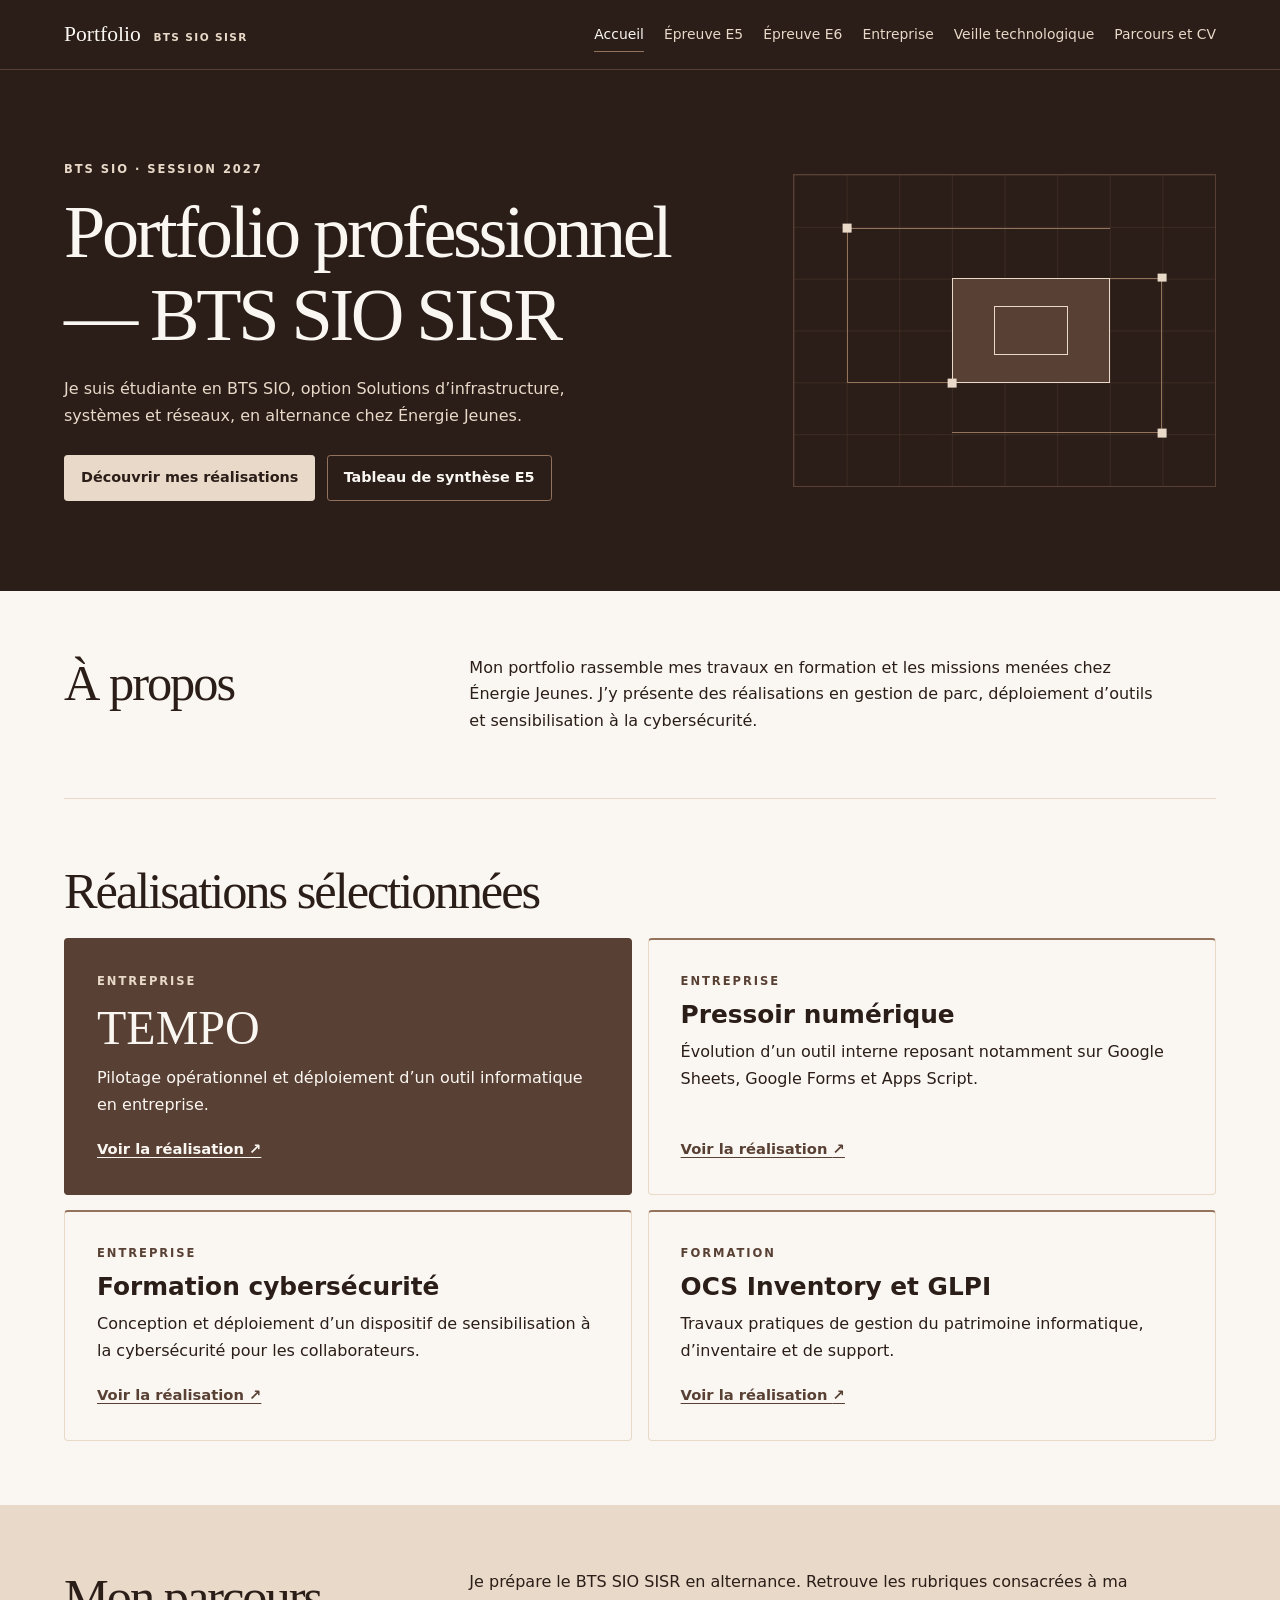
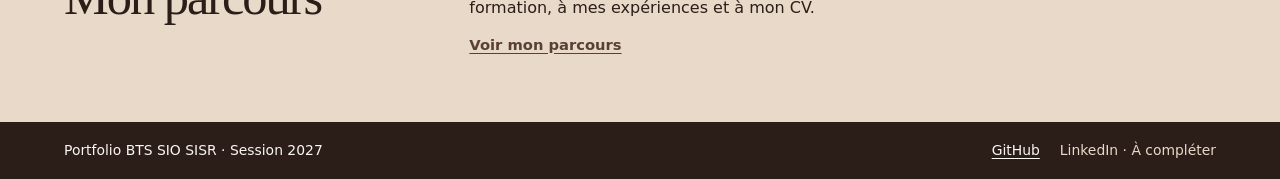
==== index.html @ d7baee7f "Create BTS SIO SISR portfolio V1" ====
<!doctype html>
<html lang="fr">
  <head>
    <meta charset="utf-8">
    <meta name="viewport" content="width=device-width, initial-scale=1">
    <title>Accueil | Portfolio BTS SIO SISR 2027</title>
    <link rel="stylesheet" href="assets/styles.css">
    <script src="assets/menu.js" defer></script>
  </head>
  <body>
    <a class="skip" href="#contenu">Aller au contenu</a>
    <header class="site-header">
      <div class="wrap header-inner">
        <a class="brand" href="index.html">Portfolio <span>BTS SIO SISR</span></a>
        <button class="menu-button" type="button" aria-expanded="false" aria-controls="navigation" hidden>Menu</button>
        <nav id="navigation" aria-label="Navigation principale">
          <ul>
            <li><a href="index.html" aria-current="page">Accueil</a></li>
            <li><a href="e5.html">Épreuve E5</a></li>
            <li><a href="e6.html">Épreuve E6</a></li>
            <li><a href="entreprise.html">Entreprise</a></li>
            <li><a href="veille.html">Veille technologique</a></li>
            <li><a href="parcours.html">Parcours et CV</a></li>
          </ul>
        </nav>
      </div>
    </header>
    <main id="contenu" tabindex="-1">
      <section class="hero hero-home">
        <div class="wrap hero-grid">
          <div>
            <p class="eyebrow">BTS SIO · Session 2027</p>
            <h1>Portfolio professionnel — BTS SIO SISR</h1>
            <p class="intro">Je suis étudiante en BTS SIO, option Solutions d’infrastructure, systèmes et réseaux, en alternance chez Énergie Jeunes.</p>
            <div class="actions">
              <a class="button primary" href="e5.html#realisations">Découvrir mes réalisations</a>
              <a class="button secondary" href="e5.html#tableau">Tableau de synthèse E5</a>
            </div>
          </div>
          <div class="network" aria-hidden="true">
            <i></i><i></i><i></i><i></i><b></b><b></b><b></b><b></b>
          </div>
        </div>
      </section>
      <section class="wrap block about">
        <h2>À propos</h2>
        <p>Mon portfolio rassemble mes travaux en formation et les missions menées chez Énergie Jeunes. J’y présente des réalisations en gestion de parc, déploiement d’outils et sensibilisation à la cybersécurité.</p>
      </section>
      <section class="wrap block">
        <h2>Réalisations sélectionnées</h2>
        <div class="projects">
          <article class="project featured">
            <p class="eyebrow">Entreprise</p>
            <h3>TEMPO</h3>
            <p>Pilotage opérationnel et déploiement d’un outil informatique en entreprise.</p>
            <a class="text-link" href="e5.html#tempo">Voir la réalisation <span aria-hidden="true">↗</span></a>
          </article>
          <article class="project">
            <p class="eyebrow">Entreprise</p>
            <h3>Pressoir numérique</h3>
            <p>Évolution d’un outil interne reposant notamment sur Google Sheets, Google Forms et Apps Script.</p>
            <a class="text-link" href="e5.html#pressoir">Voir la réalisation <span aria-hidden="true">↗</span></a>
          </article>
          <article class="project">
            <p class="eyebrow">Entreprise</p>
            <h3>Formation cybersécurité</h3>
            <p>Conception et déploiement d’un dispositif de sensibilisation à la cybersécurité pour les collaborateurs.</p>
            <a class="text-link" href="e5.html#sensibilisation">Voir la réalisation <span aria-hidden="true">↗</span></a>
          </article>
          <article class="project">
            <p class="eyebrow">Formation</p>
            <h3>OCS Inventory et GLPI</h3>
            <p>Travaux pratiques de gestion du patrimoine informatique, d’inventaire et de support.</p>
            <a class="text-link" href="e5.html#inventaire">Voir la réalisation <span aria-hidden="true">↗</span></a>
          </article>
        </div>
      </section>
      <section class="band">
        <div class="wrap block about">
          <h2>Mon parcours</h2>
          <div>
            <p>Je prépare le BTS SIO SISR en alternance. Retrouve les rubriques consacrées à ma formation, à mes expériences et à mon CV.</p>
            <a class="text-link" href="parcours.html">Voir mon parcours</a>
          </div>
        </div>
      </section>
    </main>
    <footer class="site-footer">
      <div class="wrap footer-inner">
        <p>Portfolio BTS SIO SISR · Session 2027</p>
        <ul aria-label="Profils professionnels">
          <li><a href="https://github.com/imriiama">GitHub</a></li>
          <li><span>LinkedIn · À compléter</span></li>
        </ul>
      </div>
    </footer>
  </body>
</html>
---- assets/styles.css ----
:root {
  --espresso: #2B1D18;
  --chocolat: #594034;
  --moka: #94735D;
  --beige: #E8D9C8;
  --ivoire: #FAF7F2;
  --display: Georgia, "Times New Roman", serif;
  color: var(--espresso);
  background: var(--ivoire);
  font: 100%/1.65 "Segoe UI", system-ui, sans-serif;
}

* { box-sizing: border-box; }
[hidden] { display: none !important; }
body { margin: 0; min-height: 100vh; display: flex; flex-direction: column; }
main { flex: 1; }
h1, h2, h3, h4, p { margin: 0; }
h1, h2, h3, h4 { line-height: 1.12; overflow-wrap: anywhere; }
h1, h2 { font-family: var(--display); font-weight: 400; }
h1 { font-size: clamp(2.45rem, 5.8vw, 5.25rem); letter-spacing: -.045em; }
h2 { font-size: clamp(2rem, 4vw, 3.15rem); letter-spacing: -.04em; }
h3, h4 { font-size: clamp(1.2rem, 2vw, 1.55rem); }
p { max-width: 68ch; }
a { color: inherit; text-underline-offset: .22em; }
:focus-visible { outline: 2px solid currentColor; outline-offset: 4px; }
.wrap { width: min(100% - clamp(2rem, 8vw, 7rem), 72rem); margin-inline: auto; }
.skip { position: absolute; z-index: 5; top: .5rem; left: .5rem; padding: .5rem 1rem; background: var(--ivoire); transform: translateY(-200%); }
.skip:focus { transform: none; }

.site-header, .site-footer { background: var(--espresso); color: var(--ivoire); }
.site-header { border-bottom: 1px solid var(--chocolat); }
.header-inner, .footer-inner { display: flex; align-items: center; justify-content: space-between; gap: 1rem; flex-wrap: wrap; padding-block: 1.05rem; }
.brand { font-family: var(--display); font-size: 1.35rem; text-decoration: none; }
.brand span { color: var(--beige); font: 650 .66rem/1 system-ui, sans-serif; letter-spacing: .13em; margin-left: .45rem; }
nav ul, .site-footer ul { display: flex; flex-wrap: wrap; gap: .3rem 1.25rem; padding: 0; margin: 0; list-style: none; }
nav a { display: block; padding-block: .35rem; color: var(--beige); font-size: .87rem; text-decoration: none; border-bottom: 1px solid transparent; }
nav a:hover, nav a[aria-current="page"] { color: var(--ivoire); border-bottom-color: var(--moka); }
.menu-button { color: inherit; background: transparent; border: 1px solid var(--moka); border-radius: .2rem; padding: .45rem .75rem; font: inherit; cursor: pointer; }

.hero { background: var(--espresso); color: var(--ivoire); padding-block: clamp(2.9rem, 7vw, 6.3rem); }
.hero-grid { display: grid; align-items: center; gap: 2rem; }
.hero-home .hero-grid { grid-template-columns: minmax(0, 1.65fr) minmax(0, 1fr); }
.hero h1 { max-width: 17ch; }
.eyebrow { color: var(--chocolat); font-size: .72rem; font-weight: 700; text-transform: uppercase; letter-spacing: .17em; margin-bottom: .75rem; }
.hero .eyebrow, .featured .eyebrow { color: var(--beige); }
.intro { margin-top: 1.2rem; color: var(--beige); max-width: 51ch; }
.actions { display: flex; flex-wrap: wrap; gap: .7rem; margin-top: 1.6rem; }
.button { display: inline-flex; align-items: center; min-height: 2.9rem; padding: .65rem 1rem; border: 1px solid var(--moka); border-radius: .2rem; font-size: .9rem; font-weight: 650; text-decoration: none; transition: background-color .18s; }
.primary { color: var(--espresso); background: var(--beige); border-color: var(--beige); }
.primary:hover { background: var(--ivoire); }
.secondary:hover { background: var(--chocolat); }
.hero .button:focus-visible { outline-color: var(--ivoire); }

.network { position: relative; aspect-ratio: 1.35; border: 1px solid var(--chocolat); background-image: linear-gradient(to right, #94735D29 1px, transparent 1px), linear-gradient(to bottom, #94735D29 1px, transparent 1px); background-size: 12.5% 16.666%; }
.network i, .network b { position: absolute; display: block; }
.network i { border: 1px solid var(--moka); }
.network i:nth-child(1) { inset: 17% 25% 33% 12.5%; border-right: 0; }
.network i:nth-child(2) { inset: 33% 12.5% 17% 37.5%; border-left: 0; }
.network i:nth-child(3) { inset: 33% 25% 33% 37.5%; border-color: var(--beige); background: var(--chocolat); }
.network i:nth-child(4) { inset: 42% 35% 42% 47.5%; border-color: var(--beige); }
.network b { width: .55rem; aspect-ratio: 1; background: var(--beige); transform: translate(-50%, -50%); }
.network b:nth-of-type(1) { left: 12.5%; top: 17%; }
.network b:nth-of-type(2) { left: 87.5%; top: 33%; }
.network b:nth-of-type(3) { left: 37.5%; top: 67%; }
.network b:nth-of-type(4) { left: 87.5%; top: 83%; }

.block { padding-block: clamp(2rem, 5vw, 4.15rem); }
.block + .block { border-top: 1px solid var(--beige); }
.block h2 + * { margin-top: 1.15rem; }
.about { display: grid; grid-template-columns: minmax(0, 1fr) minmax(0, 2fr); gap: 1rem 2rem; }
.about h2 + * { margin-top: 0; }
.projects, .grid { display: grid; gap: .95rem; grid-template-columns: repeat(2, minmax(0, 1fr)); }
.project, .panel { border: 1px solid var(--beige); border-radius: .25rem; padding: clamp(1.1rem, 3vw, 2rem); }
.project { display: flex; flex-direction: column; align-items: start; gap: .65rem; border-top: 2px solid var(--moka); }
.project .eyebrow { margin: 0; }
.project .text-link { margin-top: auto; padding-top: .55rem; }
.featured { background: var(--chocolat); color: var(--ivoire); border-color: var(--chocolat); }
.featured h3 { font-family: var(--display); font-size: clamp(2rem, 4vw, 3rem); font-weight: 400; }
.featured a { color: var(--ivoire); }
.panel h3 + *, .panel p + p { margin-top: .65rem; }
.panel ul { padding-left: 1.2rem; }
.pending { color: var(--chocolat); font-size: .88rem; }
.collection + .collection { margin-top: 1.6rem; }
.collection h3 + .projects { margin-top: .75rem; }
.text-link { display: inline-block; color: var(--chocolat); font-weight: 650; font-size: .92rem; }
.text-link:hover { text-decoration-thickness: 2px; }
p + .text-link { margin-top: .7rem; }
.band { background: var(--beige); }
.site-footer { font-size: .87rem; }
.site-footer span { color: var(--beige); }

@media (max-width: 56rem) {
  .header-inner nav { flex-basis: 100%; }
  .hero-home .hero-grid { grid-template-columns: minmax(0, 1.65fr) minmax(0, .8fr); }
}

@media (max-width: 42rem) {
  nav ul { flex-direction: column; align-items: start; }
  nav a { padding: .5rem 0; }
  .hero-home .hero-grid, .about, .projects, .grid { grid-template-columns: minmax(0, 1fr); }
  .network { display: none; }
  .footer-inner { align-items: start; flex-direction: column; }
}

@media (prefers-reduced-motion: reduce) {
  .button { transition: none; }
}
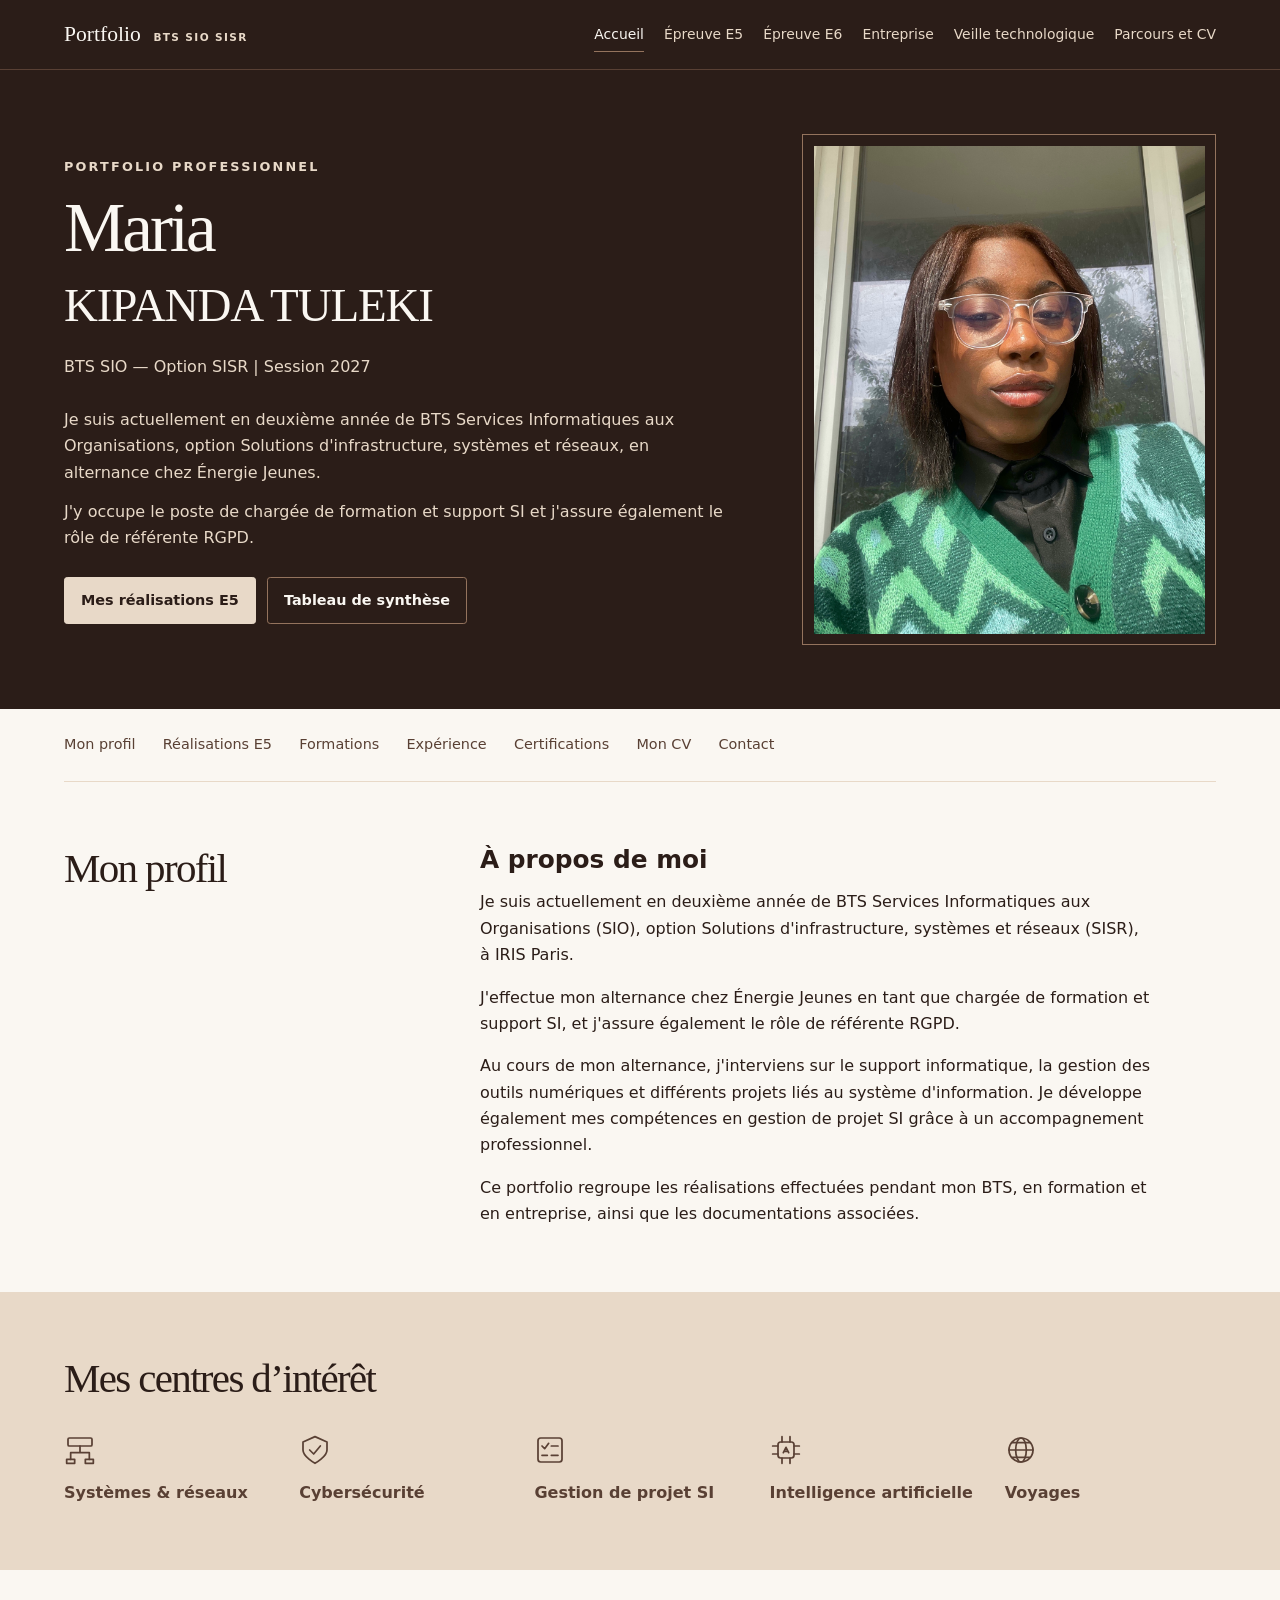
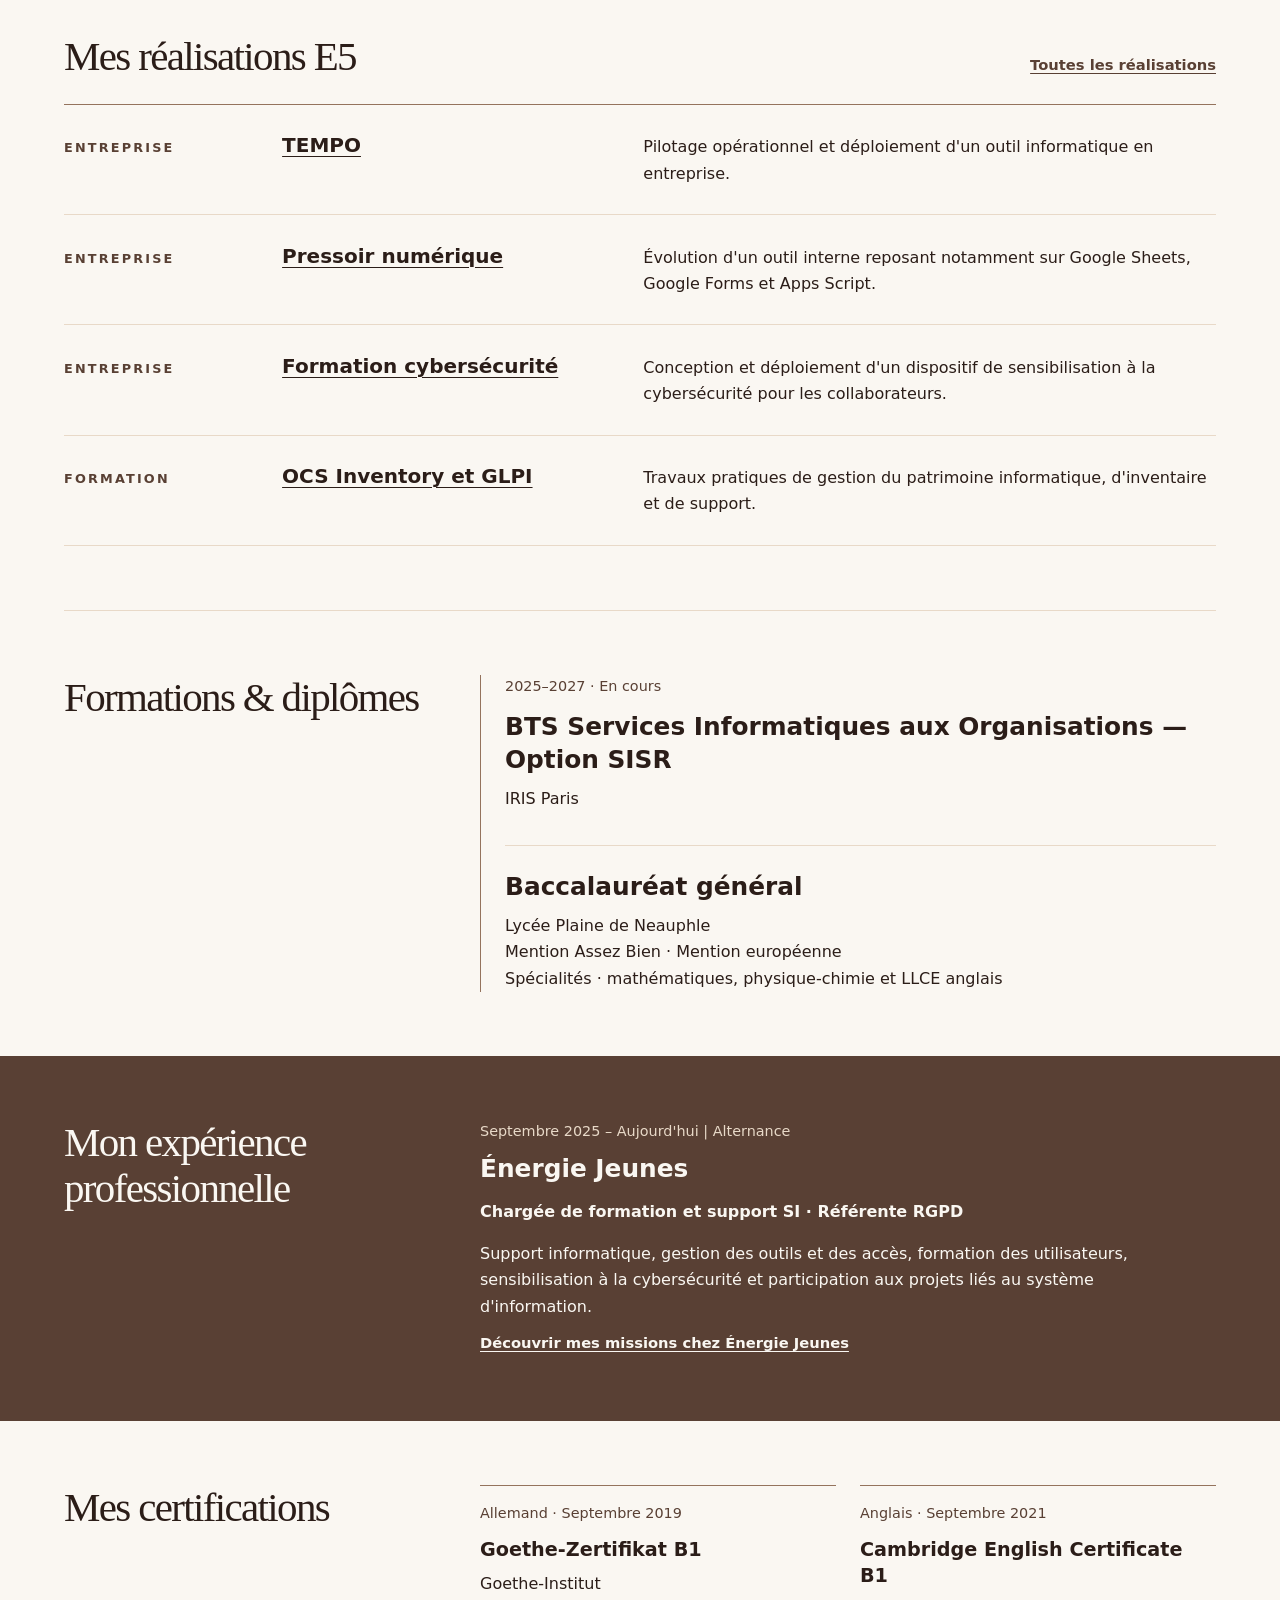
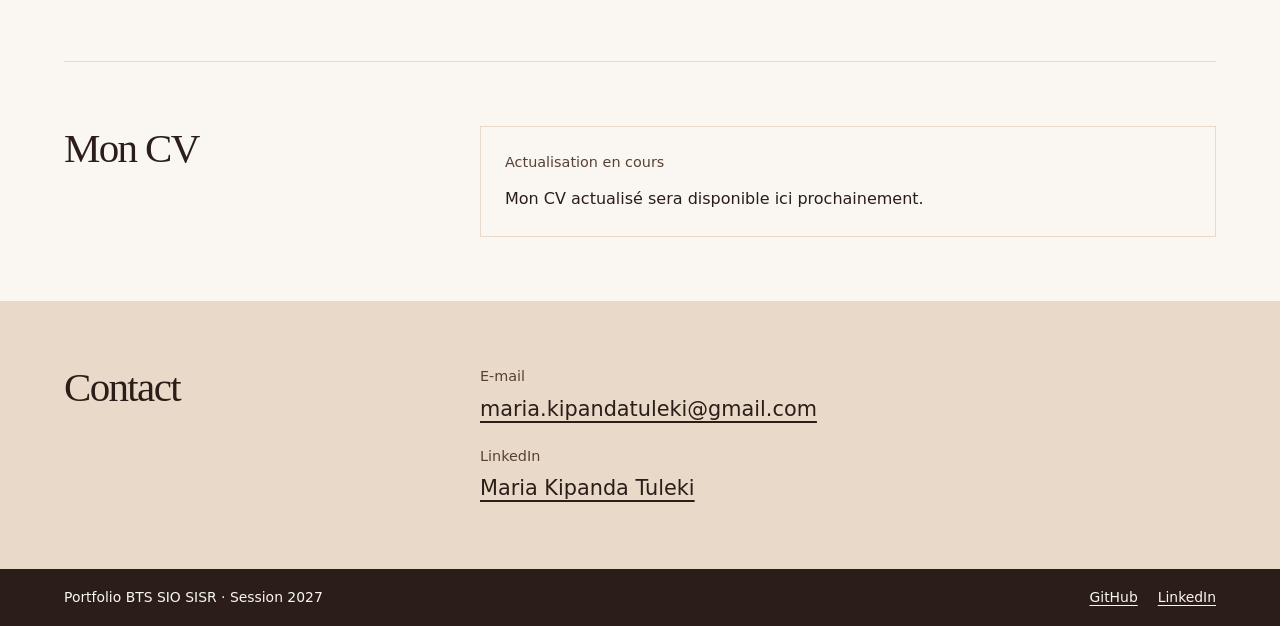
==== commit 5321ebf3: "Personalize Maria homepage with profile and E5 access" ====
--- a/index.html
+++ b/index.html
@@ -5,9 +5,10 @@
     <meta name="viewport" content="width=device-width, initial-scale=1">
     <title>Accueil | Portfolio BTS SIO SISR 2027</title>
     <link rel="stylesheet" href="assets/styles.css">
+    <link rel="stylesheet" href="assets/home.css">
     <script src="assets/menu.js" defer></script>
   </head>
-  <body>
+  <body class="home-page">
     <a class="skip" href="#contenu">Aller au contenu</a>
     <header class="site-header">
       <div class="wrap header-inner">
@@ -26,62 +27,151 @@
       </div>
     </header>
     <main id="contenu" tabindex="-1">
-      <section class="hero hero-home">
-        <div class="wrap hero-grid">
-          <div>
-            <p class="eyebrow">BTS SIO · Session 2027</p>
-            <h1>Portfolio professionnel — BTS SIO SISR</h1>
-            <p class="intro">Je suis étudiante en BTS SIO, option Solutions d’infrastructure, systèmes et réseaux, en alternance chez Énergie Jeunes.</p>
+      <section class="home-intro">
+        <div class="wrap home-intro-grid">
+          <div class="home-intro-copy">
+            <p class="eyebrow">Portfolio professionnel</p>
+            <h1>Maria <span>KIPANDA TULEKI</span></h1>
+            <p class="home-subtitle">BTS SIO — Option SISR | Session 2027</p>
+            <p>Je suis actuellement en deuxième année de BTS Services Informatiques aux Organisations, option Solutions d'infrastructure, systèmes et réseaux, en alternance chez Énergie Jeunes.</p>
+            <p>J'y occupe le poste de chargée de formation et support SI et j'assure également le rôle de référente RGPD.</p>
             <div class="actions">
-              <a class="button primary" href="e5.html#realisations">Découvrir mes réalisations</a>
-              <a class="button secondary" href="e5.html#tableau">Tableau de synthèse E5</a>
+              <a class="button primary" href="e5.html">Mes réalisations E5</a>
+              <a class="button secondary" href="e5.html#tableau">Tableau de synthèse</a>
             </div>
           </div>
-          <div class="network" aria-hidden="true">
-            <i></i><i></i><i></i><i></i><b></b><b></b><b></b><b></b>
-          </div>
+          <figure class="home-portrait">
+            <img src="assets/images/photo%20linkedin.JPEG" alt="Portrait de Maria Kipanda Tuleki" fetchpriority="high">
+          </figure>
         </div>
       </section>
-      <section class="wrap block about">
-        <h2>À propos</h2>
-        <p>Mon portfolio rassemble mes travaux en formation et les missions menées chez Énergie Jeunes. J’y présente des réalisations en gestion de parc, déploiement d’outils et sensibilisation à la cybersécurité.</p>
+
+      <nav class="home-sections wrap" aria-label="Rubriques de l’accueil">
+        <ul>
+          <li><a href="#profil">Mon profil</a></li>
+          <li><a href="#realisations">Réalisations E5</a></li>
+          <li><a href="#formations">Formations</a></li>
+          <li><a href="#experience">Expérience</a></li>
+          <li><a href="#certifications">Certifications</a></li>
+          <li><a href="#cv">Mon CV</a></li>
+          <li><a href="#contact">Contact</a></li>
+        </ul>
+      </nav>
+
+      <section class="wrap home-section home-split" id="profil">
+        <h2>Mon profil</h2>
+        <div class="home-prose">
+          <h3>À propos de moi</h3>
+          <p>Je suis actuellement en deuxième année de BTS Services Informatiques aux Organisations (SIO), option Solutions d'infrastructure, systèmes et réseaux (SISR), à IRIS Paris.</p>
+          <p>J'effectue mon alternance chez Énergie Jeunes en tant que chargée de formation et support SI, et j'assure également le rôle de référente RGPD.</p>
+          <p>Au cours de mon alternance, j'interviens sur le support informatique, la gestion des outils numériques et différents projets liés au système d'information. Je développe également mes compétences en gestion de projet SI grâce à un accompagnement professionnel.</p>
+          <p>Ce portfolio regroupe les réalisations effectuées pendant mon BTS, en formation et en entreprise, ainsi que les documentations associées.</p>
+        </div>
       </section>
-      <section class="wrap block">
-        <h2>Réalisations sélectionnées</h2>
-        <div class="projects">
-          <article class="project featured">
+
+      <section class="home-interests">
+        <div class="wrap home-section">
+          <h2>Mes centres d’intérêt</h2>
+          <ul class="home-interest-list">
+            <li><svg viewBox="0 0 24 24" fill="none" stroke="currentColor" stroke-width="1.3" stroke-linecap="round" stroke-linejoin="round" aria-hidden="true"><rect x="3" y="3" width="18" height="6" rx="1"/><path d="M12 9v5M5 19v-5h14v5"/><rect x="2" y="19" width="6" height="3"/><rect x="16" y="19" width="6" height="3"/></svg><span>Systèmes &amp; réseaux</span></li>
+            <li><svg viewBox="0 0 24 24" fill="none" stroke="currentColor" stroke-width="1.3" stroke-linecap="round" stroke-linejoin="round" aria-hidden="true"><path d="M12 2 3 6v6c0 5 9 10 9 10s9-5 9-10V6Z"/><path d="m8 12 3 3 5-6"/></svg><span>Cybersécurité</span></li>
+            <li><svg viewBox="0 0 24 24" fill="none" stroke="currentColor" stroke-width="1.3" stroke-linecap="round" stroke-linejoin="round" aria-hidden="true"><rect x="3" y="3" width="18" height="18" rx="2"/><path d="m6 9 2 2 3-4m2 2h5M6 16h4m3 0h5"/></svg><span>Gestion de projet SI</span></li>
+            <li><svg viewBox="0 0 24 24" fill="none" stroke="currentColor" stroke-width="1.3" stroke-linecap="round" stroke-linejoin="round" aria-hidden="true"><rect x="6" y="6" width="12" height="12" rx="2"/><path d="M9 2v4m6-4v4M9 18v4m6-4v4M2 9h4m-4 6h4m12-6h4m-4 6h4"/><path d="m10 14 2-4 2 4m-3-1h2"/></svg><span>Intelligence artificielle</span></li>
+            <li><svg viewBox="0 0 24 24" fill="none" stroke="currentColor" stroke-width="1.3" stroke-linecap="round" stroke-linejoin="round" aria-hidden="true"><circle cx="12" cy="12" r="9"/><ellipse cx="12" cy="12" rx="4" ry="9"/><path d="M3 12h18M5 6.5h14M5 17.5h14"/></svg><span>Voyages</span></li>
+          </ul>
+        </div>
+      </section>
+
+      <section class="wrap home-section" id="realisations">
+        <div class="home-section-heading">
+          <h2>Mes réalisations E5</h2>
+          <a class="text-link" href="e5.html#realisations">Toutes les réalisations</a>
+        </div>
+        <div class="home-project-list">
+          <article>
             <p class="eyebrow">Entreprise</p>
-            <h3>TEMPO</h3>
-            <p>Pilotage opérationnel et déploiement d’un outil informatique en entreprise.</p>
-            <a class="text-link" href="e5.html#tempo">Voir la réalisation <span aria-hidden="true">↗</span></a>
+            <h3><a href="e5.html#tempo">TEMPO</a></h3>
+            <p>Pilotage opérationnel et déploiement d'un outil informatique en entreprise.</p>
           </article>
-          <article class="project">
+          <article>
             <p class="eyebrow">Entreprise</p>
-            <h3>Pressoir numérique</h3>
-            <p>Évolution d’un outil interne reposant notamment sur Google Sheets, Google Forms et Apps Script.</p>
-            <a class="text-link" href="e5.html#pressoir">Voir la réalisation <span aria-hidden="true">↗</span></a>
+            <h3><a href="e5.html#pressoir">Pressoir numérique</a></h3>
+            <p>Évolution d'un outil interne reposant notamment sur Google Sheets, Google Forms et Apps Script.</p>
           </article>
-          <article class="project">
+          <article>
             <p class="eyebrow">Entreprise</p>
-            <h3>Formation cybersécurité</h3>
-            <p>Conception et déploiement d’un dispositif de sensibilisation à la cybersécurité pour les collaborateurs.</p>
-            <a class="text-link" href="e5.html#sensibilisation">Voir la réalisation <span aria-hidden="true">↗</span></a>
+            <h3><a href="e5.html#sensibilisation">Formation cybersécurité</a></h3>
+            <p>Conception et déploiement d'un dispositif de sensibilisation à la cybersécurité pour les collaborateurs.</p>
           </article>
-          <article class="project">
+          <article>
             <p class="eyebrow">Formation</p>
-            <h3>OCS Inventory et GLPI</h3>
-            <p>Travaux pratiques de gestion du patrimoine informatique, d’inventaire et de support.</p>
-            <a class="text-link" href="e5.html#inventaire">Voir la réalisation <span aria-hidden="true">↗</span></a>
+            <h3><a href="e5.html#inventaire">OCS Inventory et GLPI</a></h3>
+            <p>Travaux pratiques de gestion du patrimoine informatique, d'inventaire et de support.</p>
           </article>
         </div>
       </section>
-      <section class="band">
-        <div class="wrap block about">
-          <h2>Mon parcours</h2>
-          <div>
-            <p>Je prépare le BTS SIO SISR en alternance. Retrouve les rubriques consacrées à ma formation, à mes expériences et à mon CV.</p>
-            <a class="text-link" href="parcours.html">Voir mon parcours</a>
-          </div>
+
+      <section class="wrap home-section home-split" id="formations">
+        <h2>Formations &amp; diplômes</h2>
+        <div class="home-timeline">
+          <article>
+            <p class="home-meta">2025–2027 · En cours</p>
+            <h3>BTS Services Informatiques aux Organisations — Option SISR</h3>
+            <p>IRIS Paris</p>
+          </article>
+          <article>
+            <h3>Baccalauréat général</h3>
+            <p>Lycée Plaine de Neauphle</p>
+            <p>Mention Assez Bien · Mention européenne</p>
+            <p>Spécialités · mathématiques, physique-chimie et LLCE anglais</p>
+          </article>
+        </div>
+      </section>
+
+      <section class="home-experience" id="experience">
+        <div class="wrap home-section home-split">
+          <h2>Mon expérience professionnelle</h2>
+          <article class="home-prose">
+            <p class="home-meta">Septembre 2025 – Aujourd'hui | Alternance</p>
+            <h3>Énergie Jeunes</h3>
+            <p class="home-role">Chargée de formation et support SI · Référente RGPD</p>
+            <p>Support informatique, gestion des outils et des accès, formation des utilisateurs, sensibilisation à la cybersécurité et participation aux projets liés au système d'information.</p>
+            <a class="text-link" href="entreprise.html">Découvrir mes missions chez Énergie Jeunes</a>
+          </article>
+        </div>
+      </section>
+
+      <section class="wrap home-section home-split" id="certifications">
+        <h2>Mes certifications</h2>
+        <div class="home-certifications">
+          <article>
+            <p class="home-meta">Allemand · Septembre 2019</p>
+            <h3>Goethe-Zertifikat B1</h3>
+            <p>Goethe-Institut</p>
+          </article>
+          <article>
+            <p class="home-meta">Anglais · Septembre 2021</p>
+            <h3>Cambridge English Certificate B1</h3>
+          </article>
+        </div>
+      </section>
+
+      <section class="wrap home-section home-split" id="cv">
+        <h2>Mon CV</h2>
+        <div class="home-cv">
+          <!-- Intégrer ici l’aperçu et le lien du nouveau PDF après réception du CV actualisé. -->
+          <p class="home-meta">Actualisation en cours</p>
+          <p>Mon CV actualisé sera disponible ici prochainement.</p>
+        </div>
+      </section>
+
+      <section class="home-contact" id="contact">
+        <div class="wrap home-section home-split">
+          <h2>Contact</h2>
+          <dl>
+            <div><dt>E-mail</dt><dd><a href="mailto:maria.kipandatuleki@gmail.com">maria.kipandatuleki@gmail.com</a></dd></div>
+            <div><dt>LinkedIn</dt><dd><a href="https://www.linkedin.com/in/maria-kipanda-tuleki/">Maria Kipanda Tuleki</a></dd></div>
+          </dl>
         </div>
       </section>
     </main>
@@ -90,7 +180,7 @@
         <p>Portfolio BTS SIO SISR · Session 2027</p>
         <ul aria-label="Profils professionnels">
           <li><a href="https://github.com/imriiama">GitHub</a></li>
-          <li><span>LinkedIn · À compléter</span></li>
+          <li><a href="https://www.linkedin.com/in/maria-kipanda-tuleki/">LinkedIn</a></li>
         </ul>
       </div>
     </footer>
--- a/assets/home.css
+++ b/assets/home.css
@@ -0,0 +1,75 @@
+/* Styles propres à l’accueil pour préserver les cinq autres pages. */
+.home-page .eyebrow { font-size: .8rem; }
+.home-page h2 { font-size: clamp(1.9rem, 3.2vw, 2.65rem); }
+.home-intro { color: var(--ivoire); background: var(--espresso); }
+.home-intro-grid {
+  display: grid;
+  grid-template-columns: minmax(0, 1.6fr) minmax(0, 1fr);
+  align-items: center;
+  gap: clamp(2rem, 6vw, 5.5rem);
+  padding-block: clamp(2.5rem, 5vw, 4.5rem);
+}
+.home-intro .eyebrow { color: var(--beige); }
+.home-intro h1 { font-size: clamp(2.8rem, 5.4vw, 4.8rem); max-width: 16ch; }
+.home-intro h1 span { display: block; font-size: .68em; line-height: 1.25; letter-spacing: -.025em; margin-top: .2em; }
+.home-subtitle { color: var(--beige); font-size: 1rem; margin-block: 1.2rem 1.7rem; }
+.home-intro-copy > p:not(.eyebrow):not(.home-subtitle) { color: var(--beige); }
+.home-intro-copy > p + p:not(.home-subtitle) { margin-top: .8rem; }
+.home-intro .secondary { color: var(--ivoire); }
+.home-portrait { margin: 0; padding: .65rem; border: 1px solid var(--moka); }
+.home-portrait img { display: block; width: 100%; height: auto; }
+.home-sections { border-bottom: 1px solid var(--beige); padding-block: 1.1rem; }
+.home-sections ul { gap: .2rem 1.7rem; }
+.home-sections a { color: var(--chocolat); font-size: .9rem; }
+.home-sections a:hover { color: var(--espresso); }
+.home-section { padding-block: clamp(2.5rem, 5vw, 4.5rem); scroll-margin-top: 1.5rem; }
+.home-section + .home-section { border-top: 1px solid var(--beige); }
+.home-split { display: grid; grid-template-columns: minmax(0, 1fr) minmax(0, 2fr); gap: 1.5rem 3rem; }
+.home-prose p + p, .home-prose h3 + p { margin-top: 1rem; }
+.home-prose p { max-width: 66ch; }
+.home-interests { background: var(--beige); }
+.home-interest-list { display: grid; grid-template-columns: repeat(5, minmax(0, 1fr)); gap: 1.5rem; list-style: none; padding: 0; margin: 2rem 0 0; }
+.home-interest-list li { display: flex; flex-direction: column; align-items: start; gap: .9rem; color: var(--chocolat); font-weight: 600; }
+.home-interest-list svg { width: 2rem; height: 2rem; }
+.home-section-heading { display: flex; align-items: baseline; justify-content: space-between; flex-wrap: wrap; gap: 1rem; margin-bottom: 1.5rem; }
+.home-project-list { border-top: 1px solid var(--moka); }
+.home-project-list article { display: grid; grid-template-columns: minmax(0, .65fr) minmax(0, 1.15fr) minmax(0, 2fr); gap: 1rem 2rem; padding-block: 1.7rem; border-bottom: 1px solid var(--beige); align-items: baseline; }
+.home-project-list .eyebrow { margin: 0; }
+.home-project-list h3 { font-size: 1.25rem; line-height: 1.35; }
+.home-project-list h3 a { text-decoration-thickness: 1px; }
+.home-timeline { border-left: 1px solid var(--moka); padding-left: 1.5rem; }
+.home-timeline article + article { margin-top: 2rem; padding-top: 1.5rem; border-top: 1px solid var(--beige); }
+.home-timeline h3 { line-height: 1.35; }
+.home-timeline h3 + p { margin-top: .6rem; }
+.home-meta { font-size: .9rem; color: var(--chocolat); margin-bottom: .7rem; }
+.home-experience { background: var(--chocolat); color: var(--ivoire); }
+.home-experience .home-meta { color: var(--beige); }
+.home-experience .text-link { color: var(--ivoire); }
+.home-role { font-weight: 600; }
+.home-certifications { display: grid; grid-template-columns: repeat(2, minmax(0, 1fr)); gap: 1.5rem; }
+.home-certifications article { border-top: 1px solid var(--moka); padding-top: 1rem; }
+.home-certifications h3 { line-height: 1.35; font-size: 1.2rem; }
+.home-certifications h3 + p { margin-top: .5rem; }
+.home-cv { padding: 1.5rem; border: 1px solid var(--beige); }
+.home-contact { background: var(--beige); }
+.home-contact dl { margin: 0; }
+.home-contact dl > div + div { margin-top: 1.2rem; }
+.home-contact dt { font-size: .9rem; color: var(--chocolat); }
+.home-contact dd { margin: .15rem 0 0; overflow-wrap: anywhere; }
+.home-contact a { font-size: clamp(1rem, 2vw, 1.3rem); }
+@media (max-width: 56rem) {
+  .home-intro-grid { grid-template-columns: minmax(0, 1.4fr) minmax(0, 1fr); gap: 2rem; }
+  .home-split { grid-template-columns: minmax(0, 1fr) minmax(0, 1.8fr); gap: 1.5rem; }
+  .home-interest-list { gap: 1rem; }
+  .home-project-list article { grid-template-columns: minmax(0, 1fr) minmax(0, 2fr); gap: .5rem 1rem; }
+  .home-project-list .eyebrow { grid-column: 1 / -1; }
+}
+@media (max-width: 42rem) {
+  .home-intro-grid, .home-split { grid-template-columns: minmax(0, 1fr); }
+  .home-intro h1 { font-size: clamp(2.7rem, 10vw, 3.6rem); }
+  .home-portrait { width: min(100%, 19rem); justify-self: center; }
+  .home-sections ul { flex-direction: row; gap: .15rem 1.25rem; }
+  .home-interest-list { grid-template-columns: repeat(2, minmax(0, 1fr)); gap: 1.6rem; }
+  .home-project-list article { grid-template-columns: minmax(0, 1fr); }
+  .home-certifications { grid-template-columns: minmax(0, 1fr); }
+}
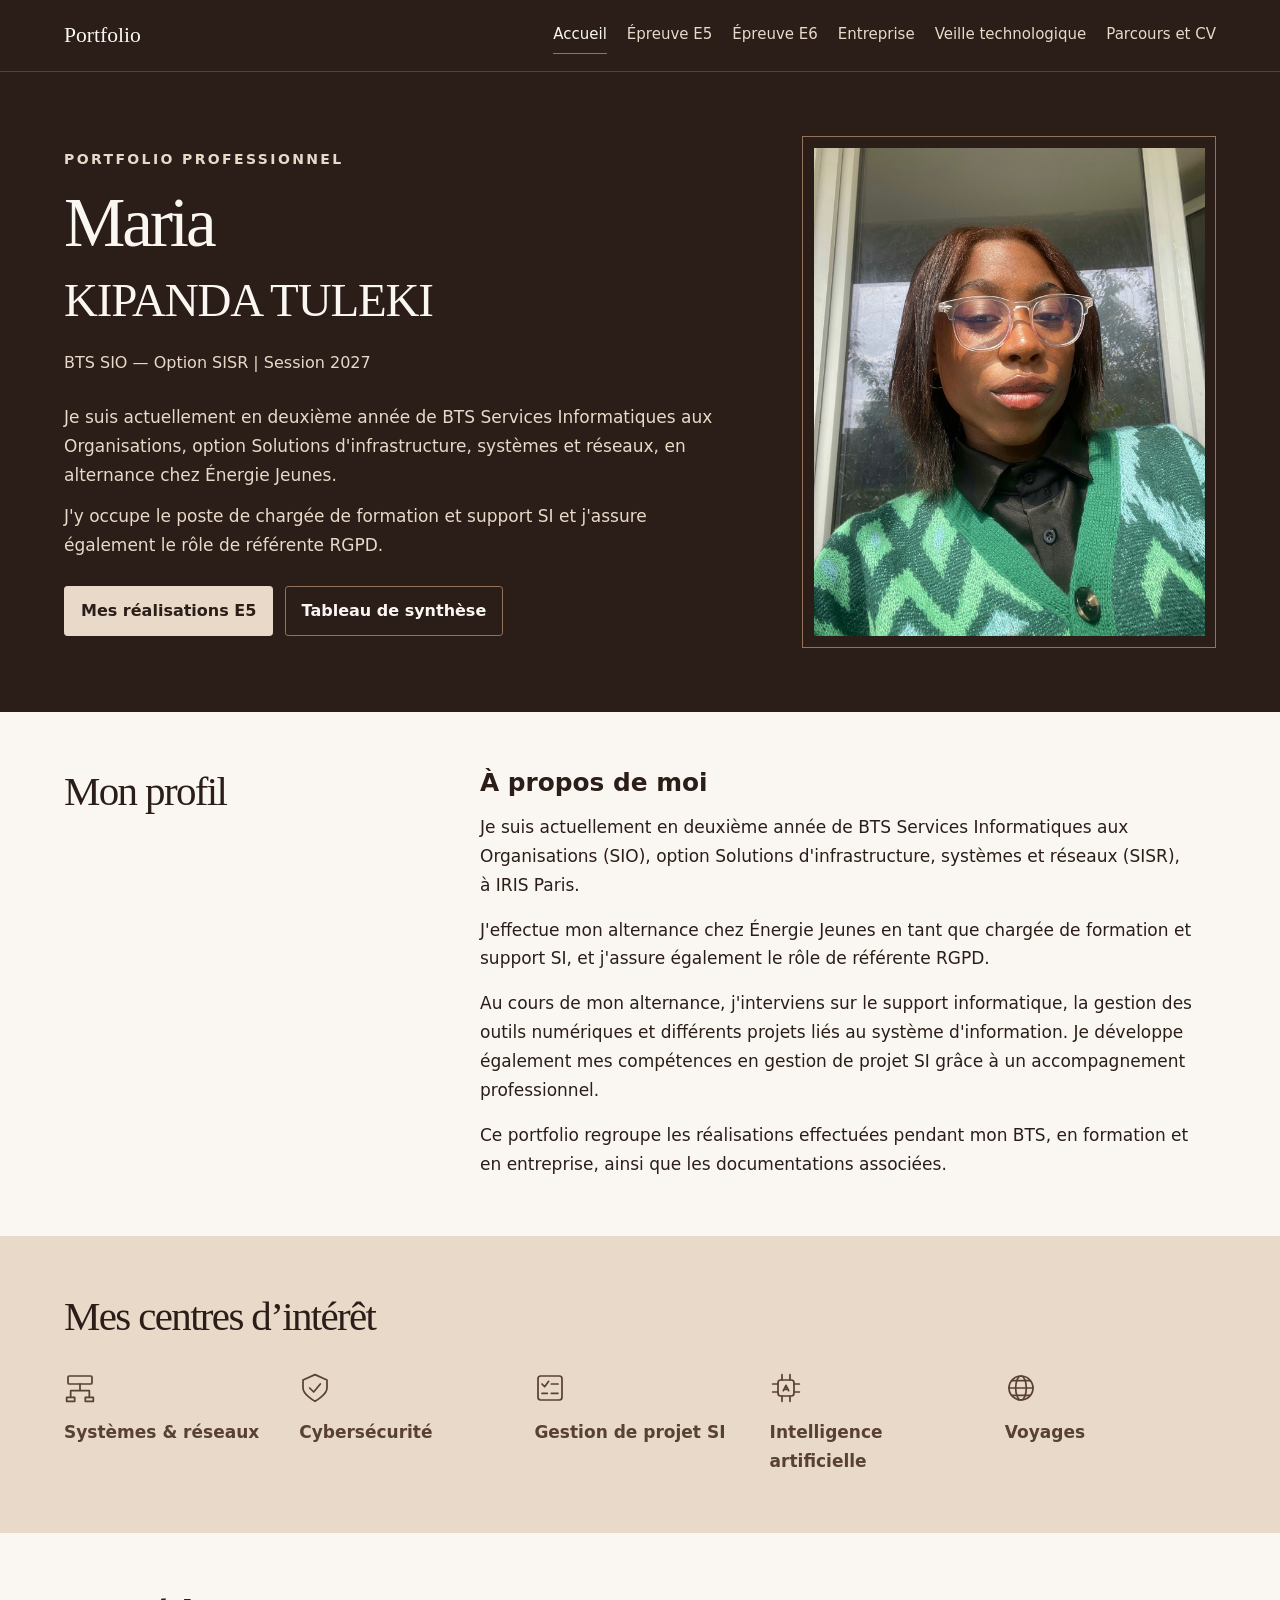
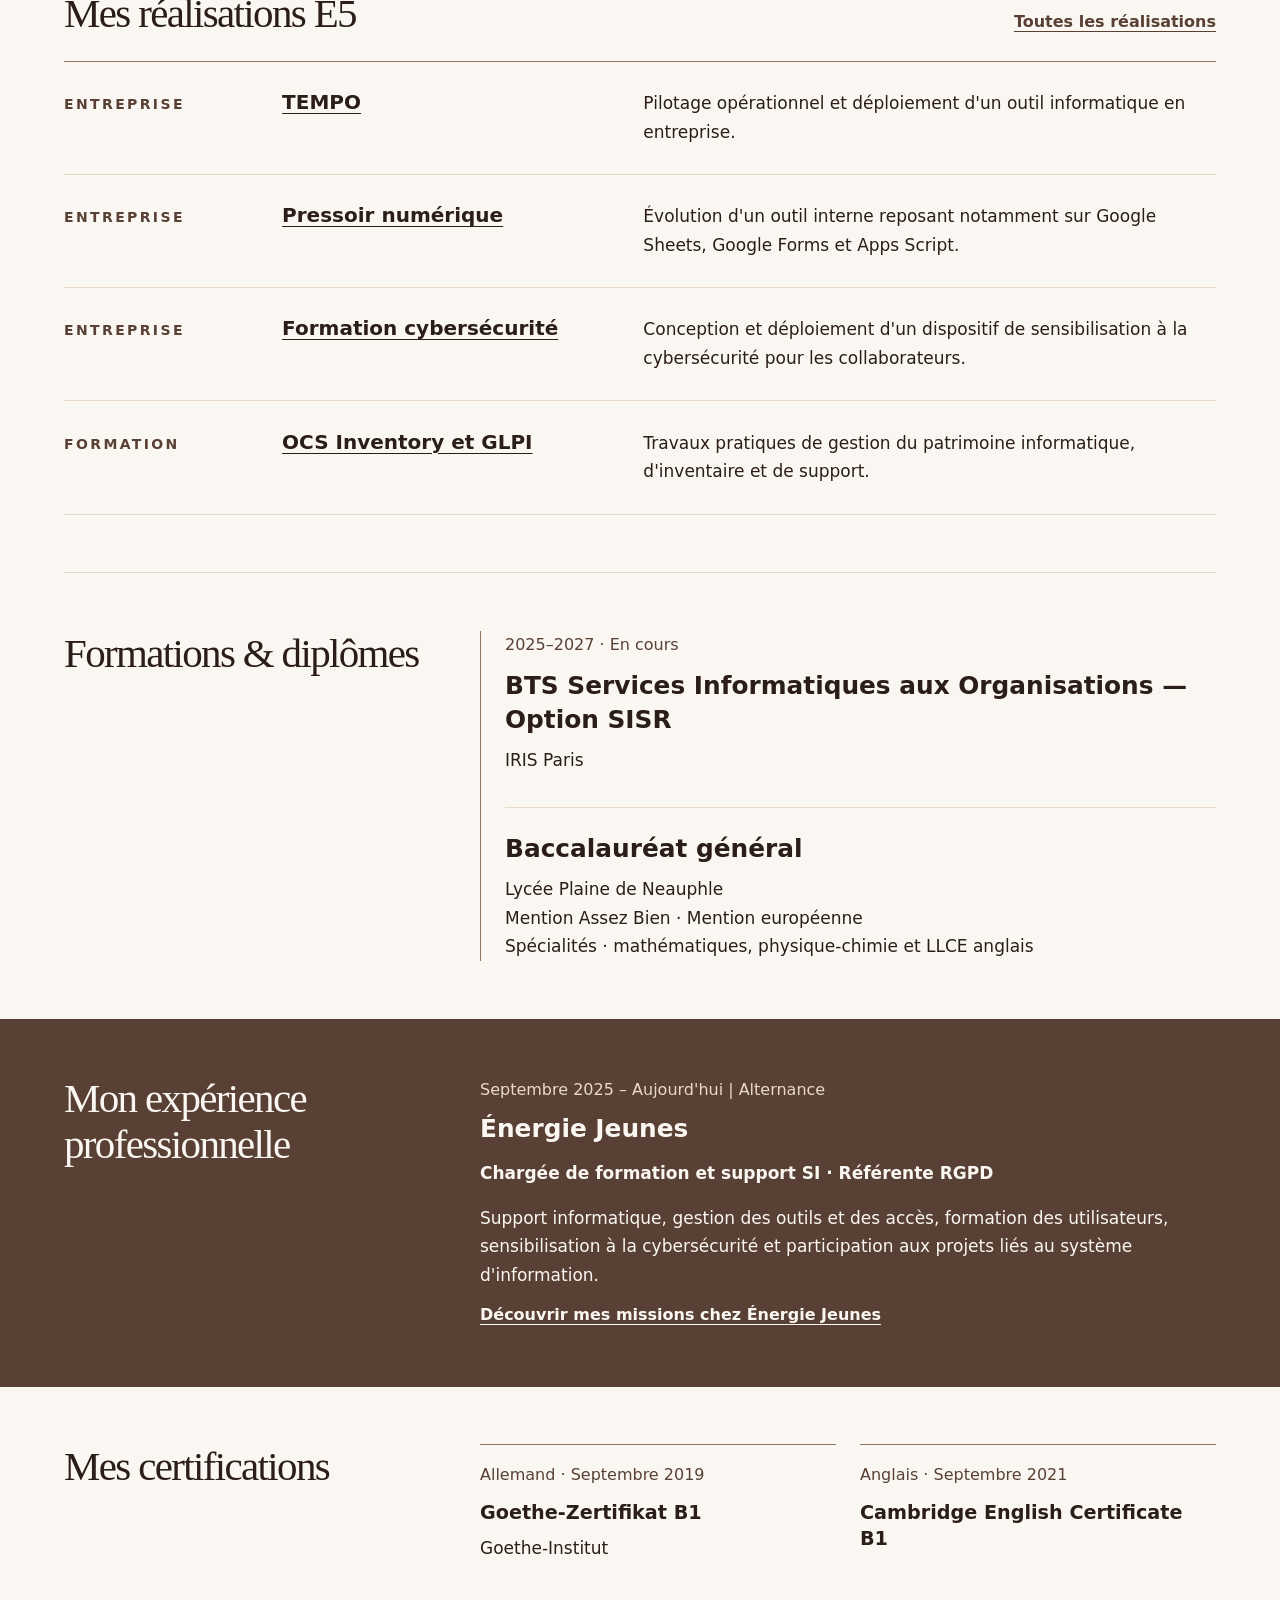
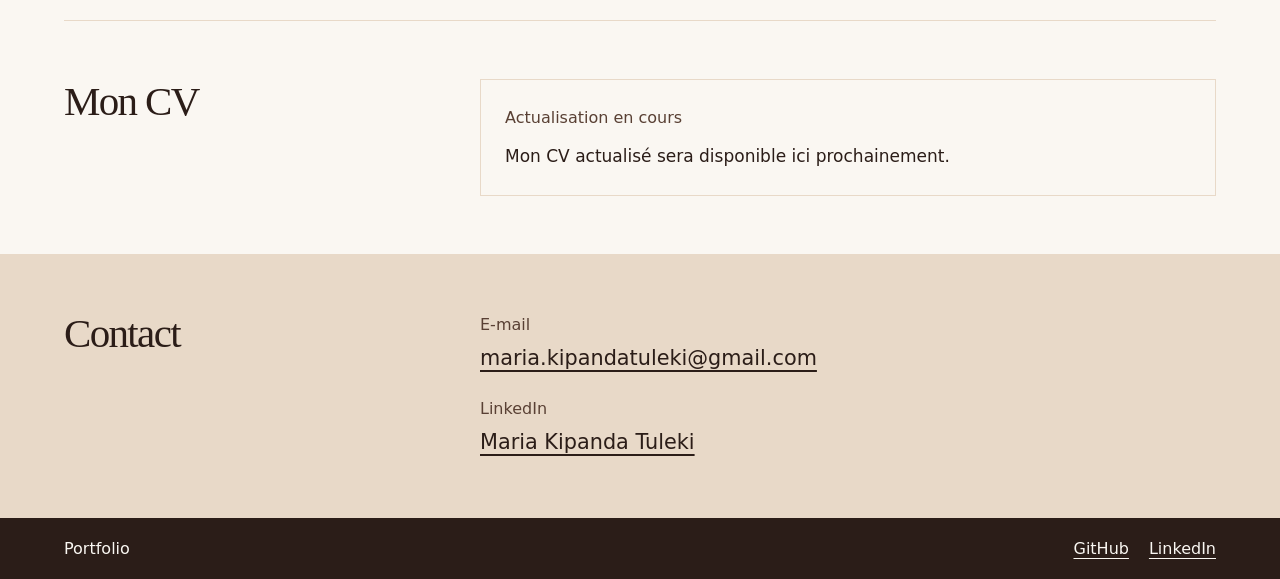
==== commit 8e9eee56: "Refine homepage navigation typography and spacing" ====
--- a/index.html
+++ b/index.html
@@ -12,7 +12,7 @@
     <a class="skip" href="#contenu">Aller au contenu</a>
     <header class="site-header">
       <div class="wrap header-inner">
-        <a class="brand" href="index.html">Portfolio <span>BTS SIO SISR</span></a>
+        <a class="brand" href="index.html">Portfolio</a>
         <button class="menu-button" type="button" aria-expanded="false" aria-controls="navigation" hidden>Menu</button>
         <nav id="navigation" aria-label="Navigation principale">
           <ul>
@@ -45,18 +45,6 @@
           </figure>
         </div>
       </section>
-
-      <nav class="home-sections wrap" aria-label="Rubriques de l’accueil">
-        <ul>
-          <li><a href="#profil">Mon profil</a></li>
-          <li><a href="#realisations">Réalisations E5</a></li>
-          <li><a href="#formations">Formations</a></li>
-          <li><a href="#experience">Expérience</a></li>
-          <li><a href="#certifications">Certifications</a></li>
-          <li><a href="#cv">Mon CV</a></li>
-          <li><a href="#contact">Contact</a></li>
-        </ul>
-      </nav>
 
       <section class="wrap home-section home-split" id="profil">
         <h2>Mon profil</h2>
@@ -177,7 +165,7 @@
     </main>
     <footer class="site-footer">
       <div class="wrap footer-inner">
-        <p>Portfolio BTS SIO SISR · Session 2027</p>
+        <p>Portfolio</p>
         <ul aria-label="Profils professionnels">
           <li><a href="https://github.com/imriiama">GitHub</a></li>
           <li><a href="https://www.linkedin.com/in/maria-kipanda-tuleki/">LinkedIn</a></li>
--- a/assets/home.css
+++ b/assets/home.css
@@ -1,5 +1,8 @@
 /* Styles propres à l’accueil pour préserver les cinq autres pages. */
-.home-page .eyebrow { font-size: .8rem; }
+.home-page { font-size: 1.0625rem; line-height: 1.7; }
+.home-page .eyebrow { font-size: .875rem; }
+.home-page .text-link, .home-page .button, .home-page .site-footer { font-size: 1rem; }
+.home-page #navigation a { font-size: .9375rem; }
 .home-page h2 { font-size: clamp(1.9rem, 3.2vw, 2.65rem); }
 .home-intro { color: var(--ivoire); background: var(--espresso); }
 .home-intro-grid {
@@ -18,11 +21,7 @@
 .home-intro .secondary { color: var(--ivoire); }
 .home-portrait { margin: 0; padding: .65rem; border: 1px solid var(--moka); }
 .home-portrait img { display: block; width: 100%; height: auto; }
-.home-sections { border-bottom: 1px solid var(--beige); padding-block: 1.1rem; }
-.home-sections ul { gap: .2rem 1.7rem; }
-.home-sections a { color: var(--chocolat); font-size: .9rem; }
-.home-sections a:hover { color: var(--espresso); }
-.home-section { padding-block: clamp(2.5rem, 5vw, 4.5rem); scroll-margin-top: 1.5rem; }
+.home-section { padding-block: clamp(2.25rem, 4.5vw, 3.75rem); scroll-margin-top: 1.5rem; }
 .home-section + .home-section { border-top: 1px solid var(--beige); }
 .home-split { display: grid; grid-template-columns: minmax(0, 1fr) minmax(0, 2fr); gap: 1.5rem 3rem; }
 .home-prose p + p, .home-prose h3 + p { margin-top: 1rem; }
@@ -41,7 +40,7 @@
 .home-timeline article + article { margin-top: 2rem; padding-top: 1.5rem; border-top: 1px solid var(--beige); }
 .home-timeline h3 { line-height: 1.35; }
 .home-timeline h3 + p { margin-top: .6rem; }
-.home-meta { font-size: .9rem; color: var(--chocolat); margin-bottom: .7rem; }
+.home-meta { font-size: 1rem; color: var(--chocolat); margin-bottom: .7rem; }
 .home-experience { background: var(--chocolat); color: var(--ivoire); }
 .home-experience .home-meta { color: var(--beige); }
 .home-experience .text-link { color: var(--ivoire); }
@@ -54,7 +53,7 @@
 .home-contact { background: var(--beige); }
 .home-contact dl { margin: 0; }
 .home-contact dl > div + div { margin-top: 1.2rem; }
-.home-contact dt { font-size: .9rem; color: var(--chocolat); }
+.home-contact dt { font-size: 1rem; color: var(--chocolat); }
 .home-contact dd { margin: .15rem 0 0; overflow-wrap: anywhere; }
 .home-contact a { font-size: clamp(1rem, 2vw, 1.3rem); }
 @media (max-width: 56rem) {
@@ -68,7 +67,6 @@
   .home-intro-grid, .home-split { grid-template-columns: minmax(0, 1fr); }
   .home-intro h1 { font-size: clamp(2.7rem, 10vw, 3.6rem); }
   .home-portrait { width: min(100%, 19rem); justify-self: center; }
-  .home-sections ul { flex-direction: row; gap: .15rem 1.25rem; }
   .home-interest-list { grid-template-columns: repeat(2, minmax(0, 1fr)); gap: 1.6rem; }
   .home-project-list article { grid-template-columns: minmax(0, 1fr); }
   .home-certifications { grid-template-columns: minmax(0, 1fr); }
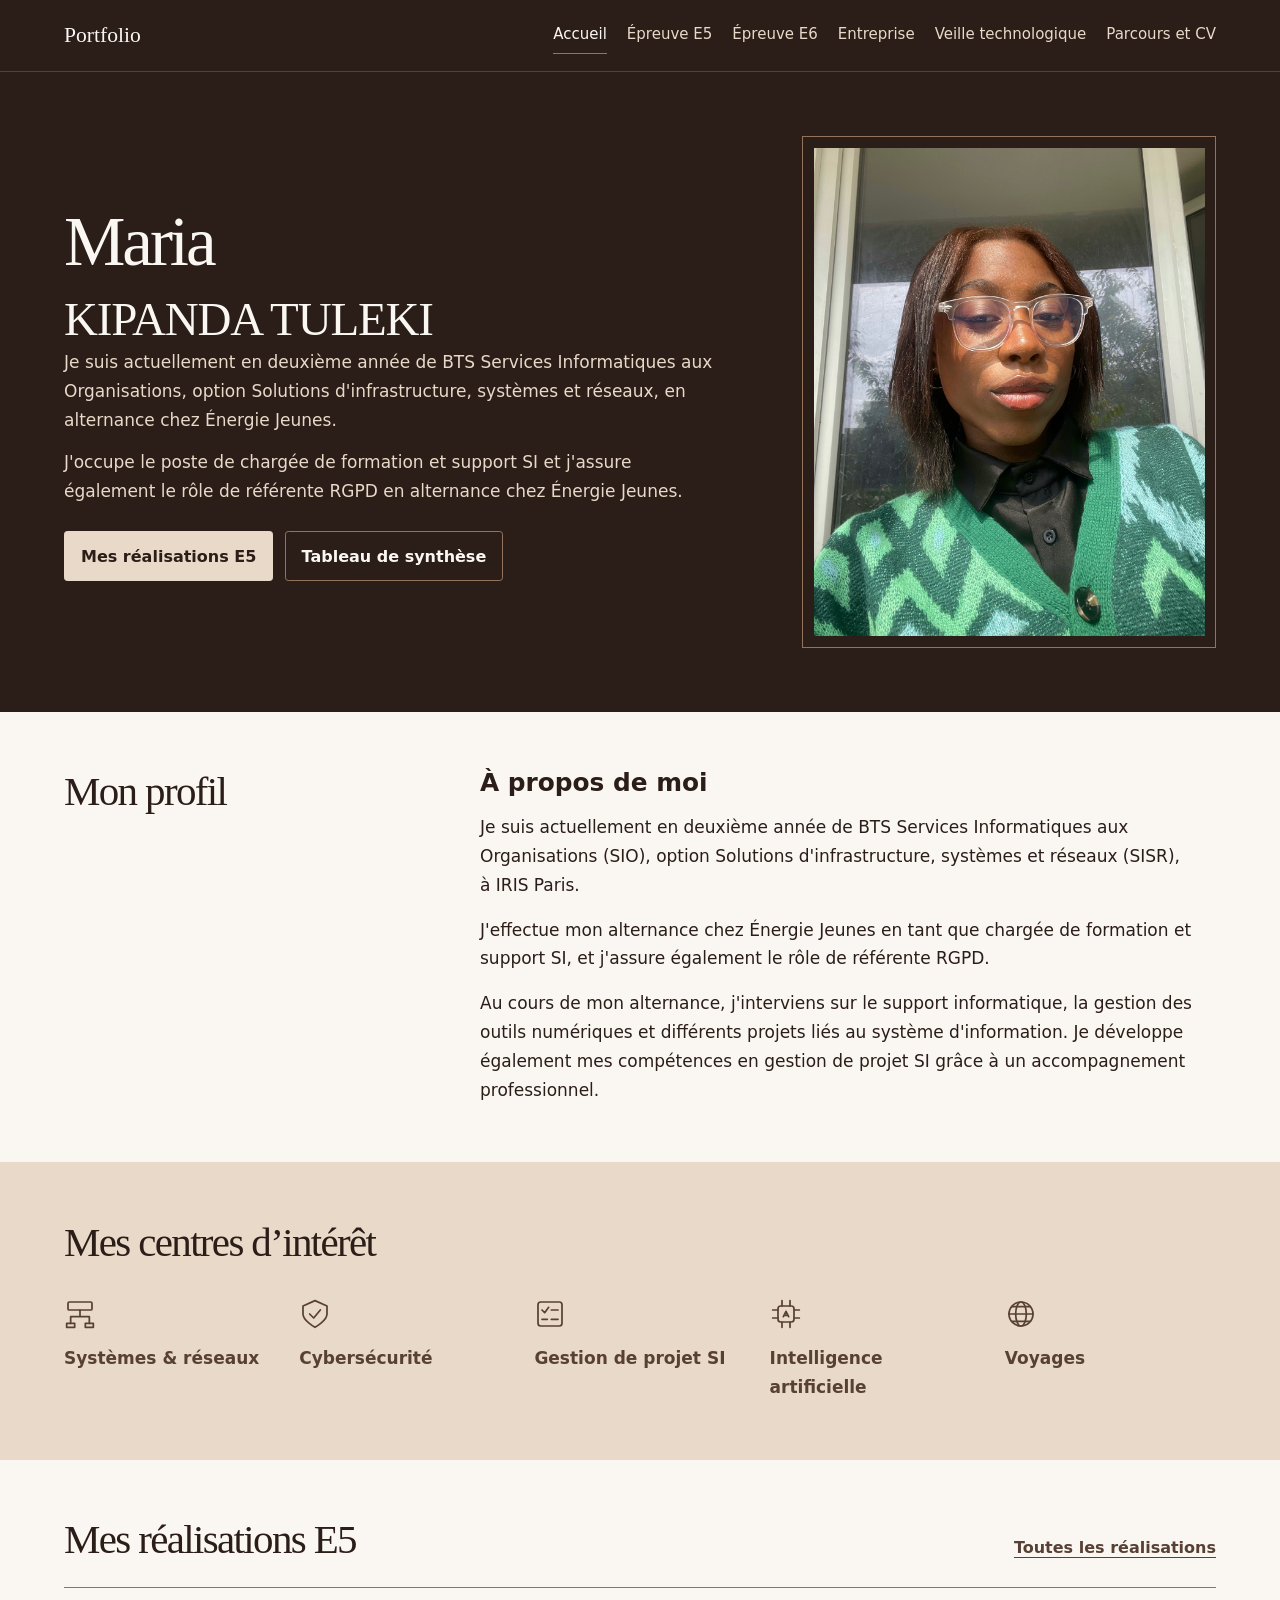
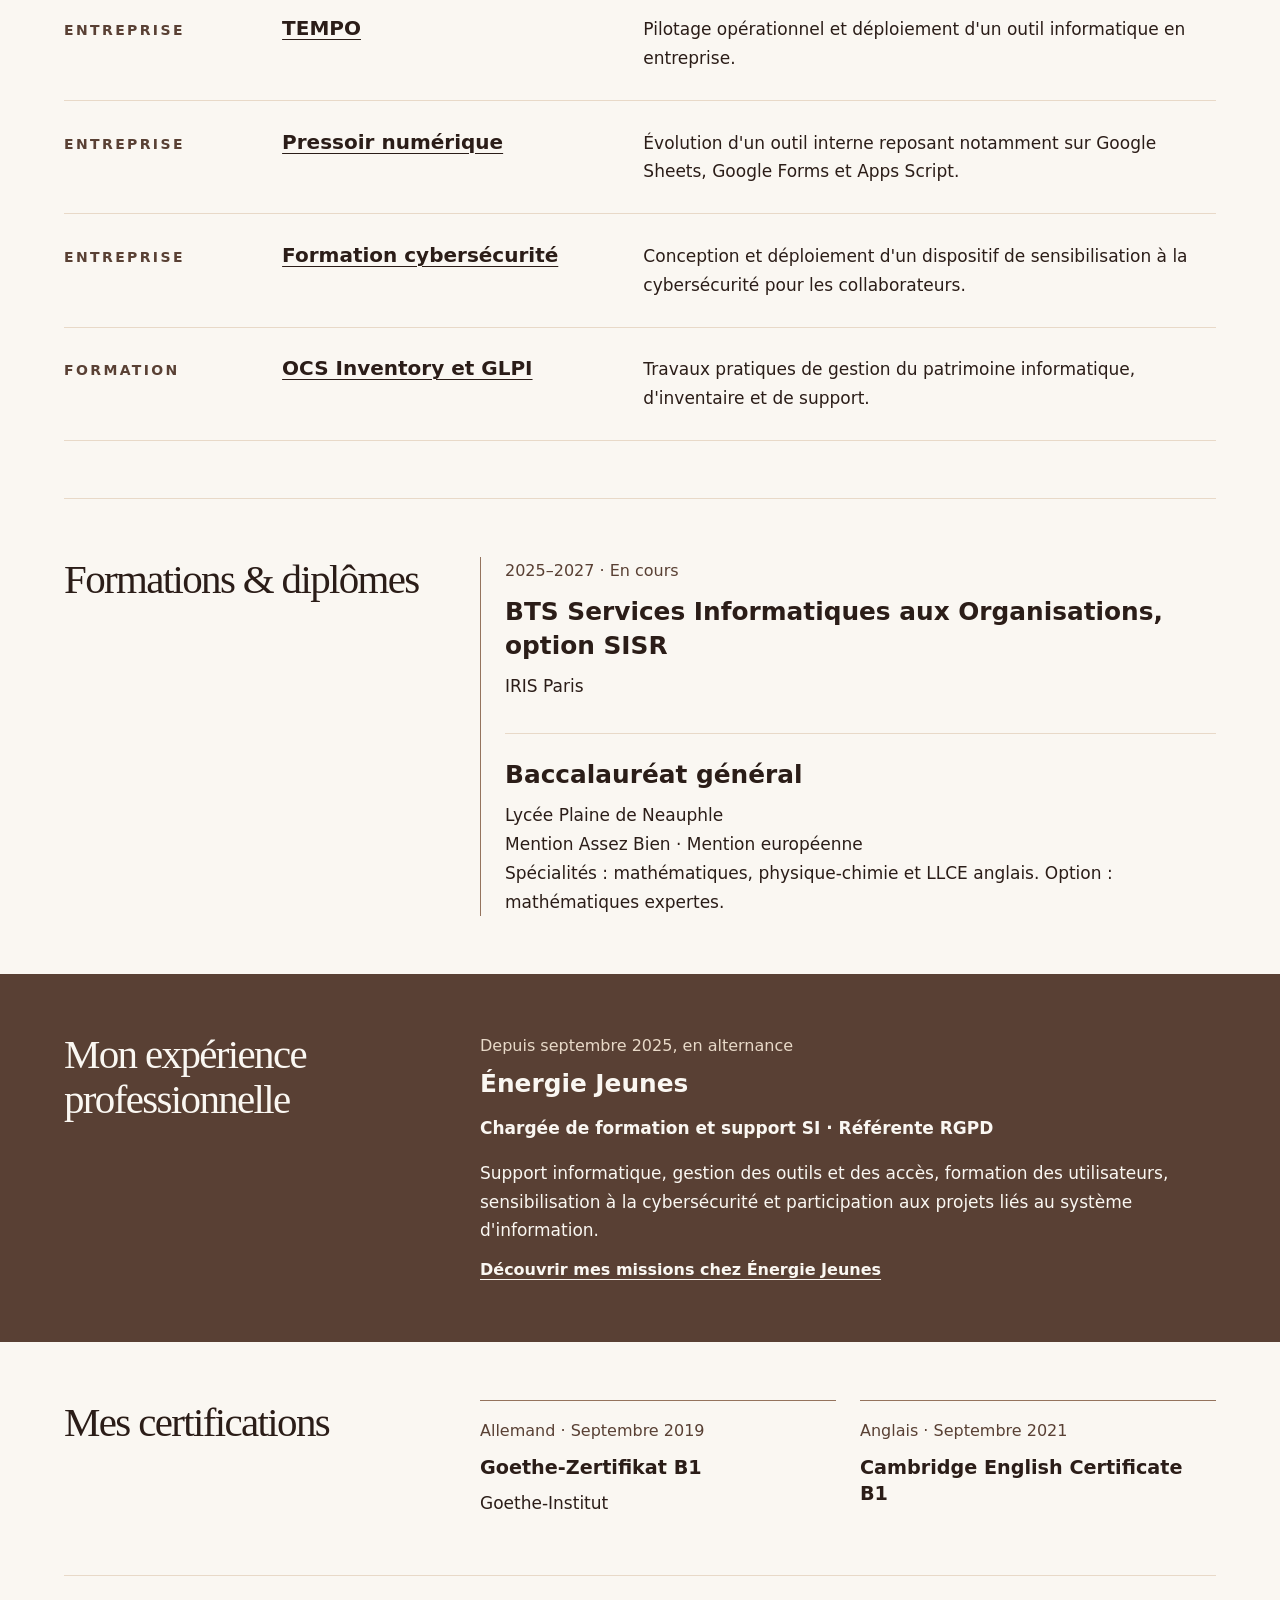
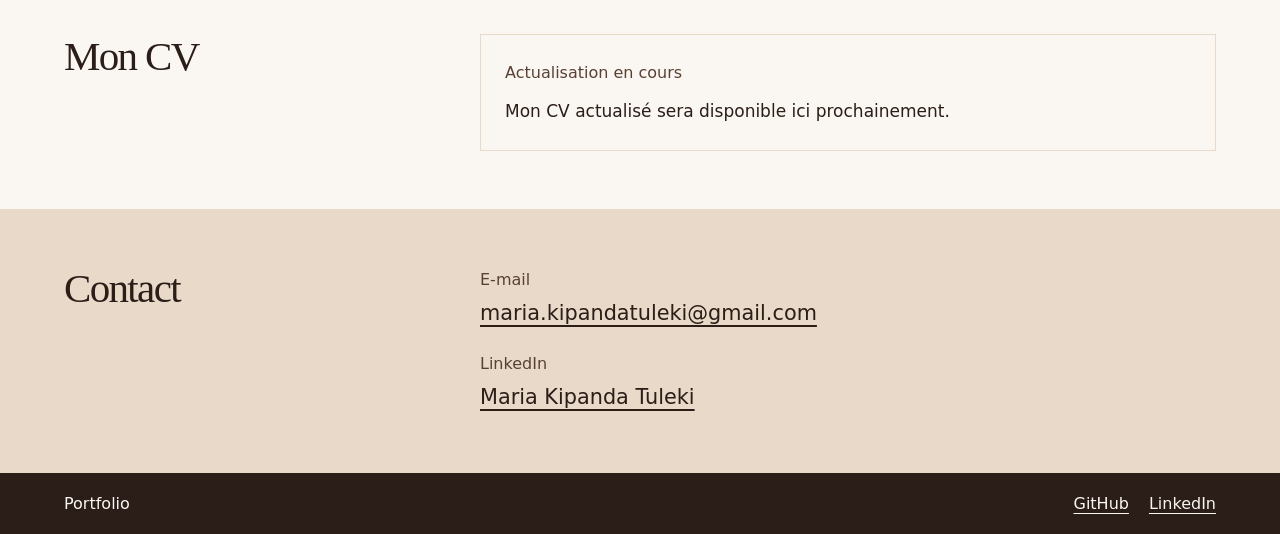
==== commit 022985f1: "Apply final approved homepage copy corrections" ====
--- a/index.html
+++ b/index.html
@@ -30,11 +30,9 @@
       <section class="home-intro">
         <div class="wrap home-intro-grid">
           <div class="home-intro-copy">
-            <p class="eyebrow">Portfolio professionnel</p>
             <h1>Maria <span>KIPANDA TULEKI</span></h1>
-            <p class="home-subtitle">BTS SIO — Option SISR | Session 2027</p>
             <p>Je suis actuellement en deuxième année de BTS Services Informatiques aux Organisations, option Solutions d'infrastructure, systèmes et réseaux, en alternance chez Énergie Jeunes.</p>
-            <p>J'y occupe le poste de chargée de formation et support SI et j'assure également le rôle de référente RGPD.</p>
+            <p>J'occupe le poste de chargée de formation et support SI et j'assure également le rôle de référente RGPD en alternance chez Énergie Jeunes.</p>
             <div class="actions">
               <a class="button primary" href="e5.html">Mes réalisations E5</a>
               <a class="button secondary" href="e5.html#tableau">Tableau de synthèse</a>
@@ -53,7 +51,6 @@
           <p>Je suis actuellement en deuxième année de BTS Services Informatiques aux Organisations (SIO), option Solutions d'infrastructure, systèmes et réseaux (SISR), à IRIS Paris.</p>
           <p>J'effectue mon alternance chez Énergie Jeunes en tant que chargée de formation et support SI, et j'assure également le rôle de référente RGPD.</p>
           <p>Au cours de mon alternance, j'interviens sur le support informatique, la gestion des outils numériques et différents projets liés au système d'information. Je développe également mes compétences en gestion de projet SI grâce à un accompagnement professionnel.</p>
-          <p>Ce portfolio regroupe les réalisations effectuées pendant mon BTS, en formation et en entreprise, ainsi que les documentations associées.</p>
         </div>
       </section>
 
@@ -104,14 +101,14 @@
         <div class="home-timeline">
           <article>
             <p class="home-meta">2025–2027 · En cours</p>
-            <h3>BTS Services Informatiques aux Organisations — Option SISR</h3>
+            <h3>BTS Services Informatiques aux Organisations, option SISR</h3>
             <p>IRIS Paris</p>
           </article>
           <article>
             <h3>Baccalauréat général</h3>
             <p>Lycée Plaine de Neauphle</p>
             <p>Mention Assez Bien · Mention européenne</p>
-            <p>Spécialités · mathématiques, physique-chimie et LLCE anglais</p>
+            <p>Spécialités : mathématiques, physique-chimie et LLCE anglais. Option : mathématiques expertes.</p>
           </article>
         </div>
       </section>
@@ -120,7 +117,7 @@
         <div class="wrap home-section home-split">
           <h2>Mon expérience professionnelle</h2>
           <article class="home-prose">
-            <p class="home-meta">Septembre 2025 – Aujourd'hui | Alternance</p>
+            <p class="home-meta">Depuis septembre 2025, en alternance</p>
             <h3>Énergie Jeunes</h3>
             <p class="home-role">Chargée de formation et support SI · Référente RGPD</p>
             <p>Support informatique, gestion des outils et des accès, formation des utilisateurs, sensibilisation à la cybersécurité et participation aux projets liés au système d'information.</p>
